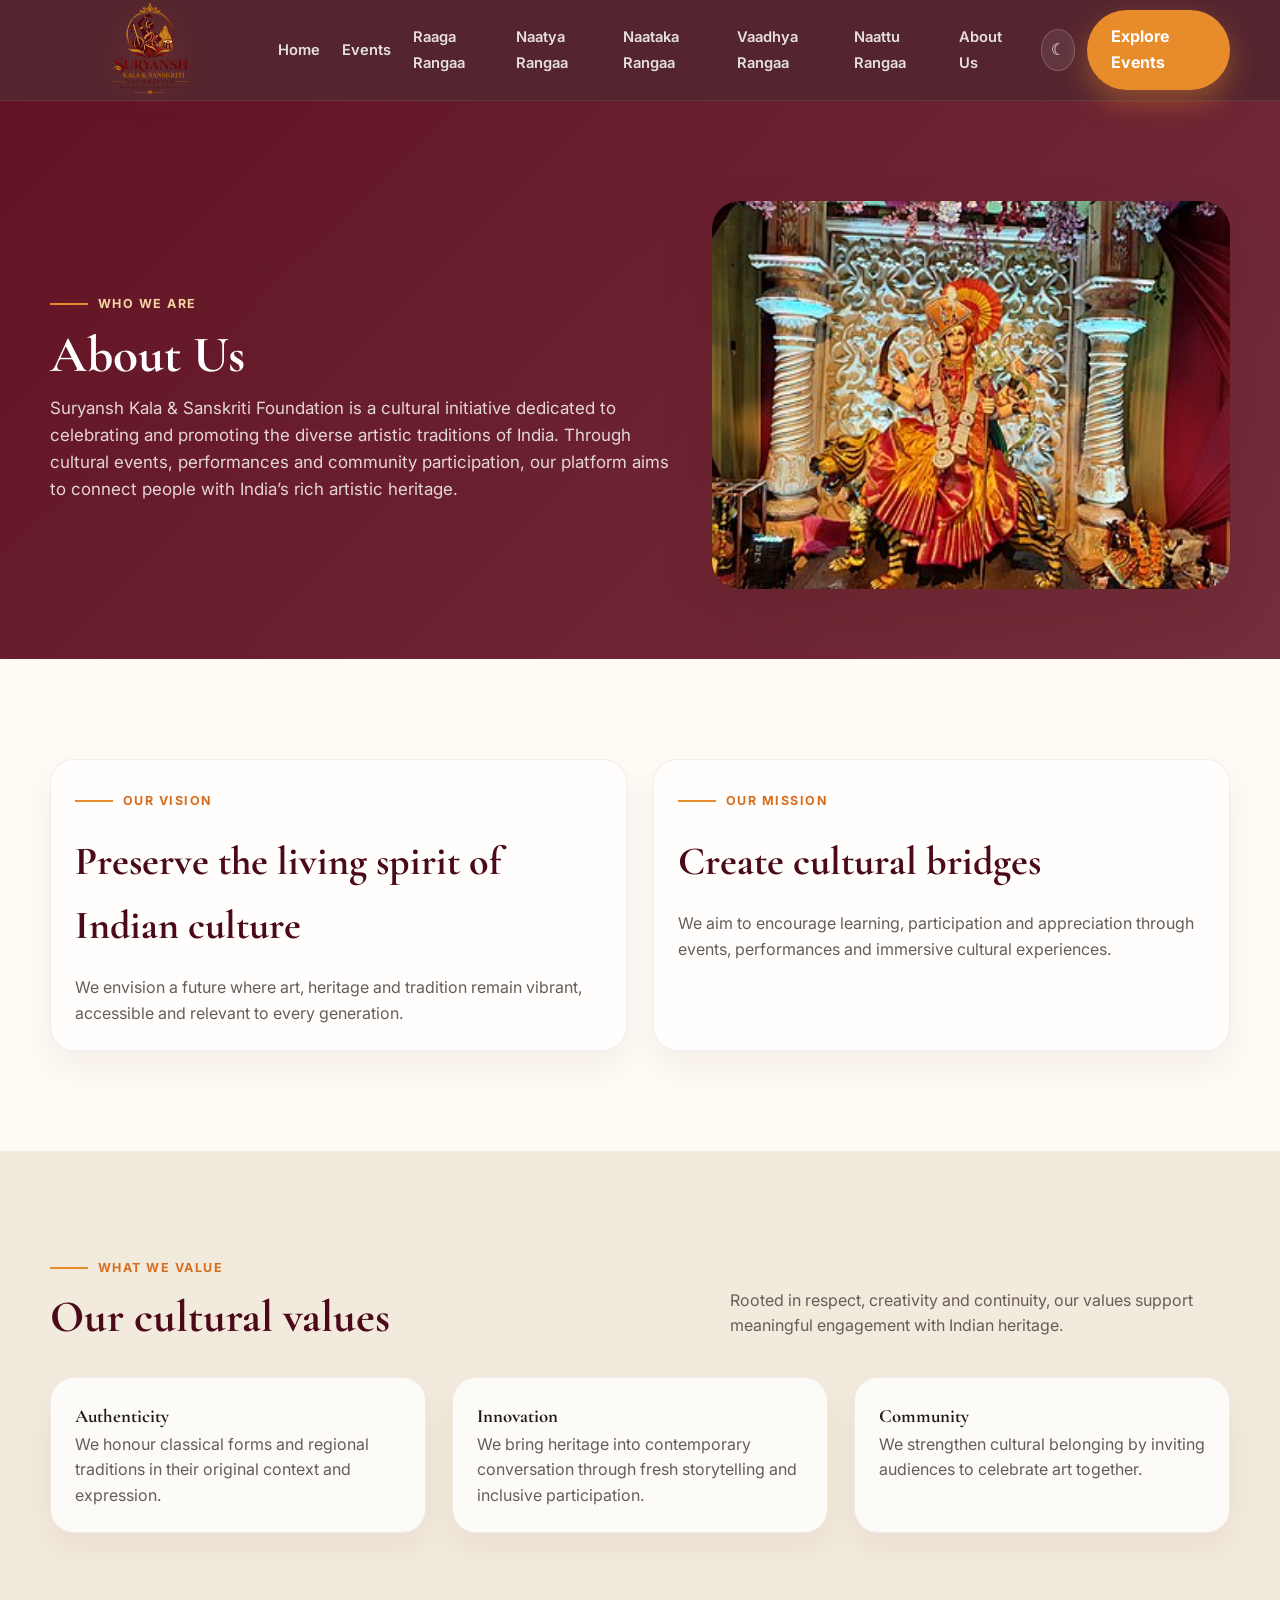
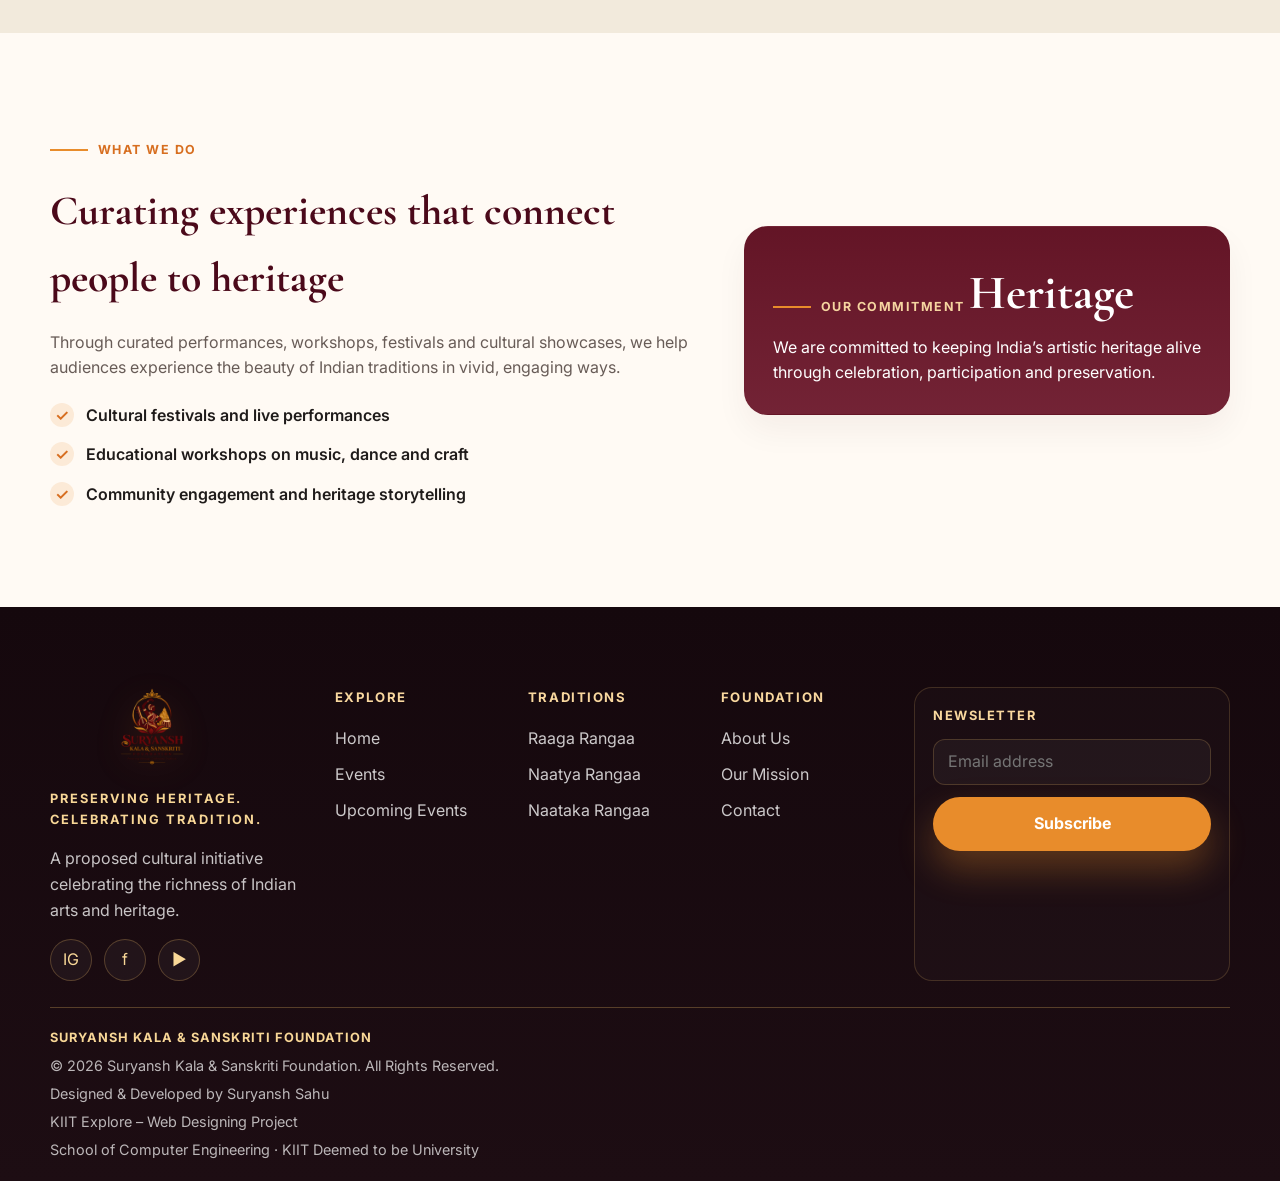
==== about.html @ 57384310 "Initial event management website commit" ====
<!DOCTYPE html>
<html lang="en">
  <head>
    <meta charset="UTF-8" />
    <meta name="viewport" content="width=device-width, initial-scale=1.0" />
    <title>About Us | Suryansh Kala & Sanskriti Foundation</title>
    <meta name="description" content="Learn about the Suryansh Kala and Sanskriti Foundation, a proposed cultural initiative celebrating Indian art and heritage." />
    <link rel="preconnect" href="https://fonts.googleapis.com" />
    <link rel="preconnect" href="https://fonts.gstatic.com" crossorigin />
    <link href="https://fonts.googleapis.com/css2?family=Cormorant+Garamond:wght@500;600;700&family=Inter:wght@400;500;600;700;800&display=swap" rel="stylesheet" />
    <link rel="stylesheet" href="styles.css" />
  </head>
  <body>
    <header class="site-header">
      <div class="container nav-wrap">
        <a class="brand" href="index.html" aria-label="Suryansh Kala and Sanskriti Foundation home">
          <img src="images/suryansh-logo.png" alt="Suryansh Kala and Sanskriti Foundation logo" class="brand-logo" />
        </a>

        <nav aria-label="Main navigation">
          <ul class="nav-links">
            <li><a href="index.html">Home</a></li>
            <li><a href="events.html">Events</a></li>
            <li><a href="raaga-rangaa.html">Raaga Rangaa</a></li>
            <li><a href="naatya-rangaa.html">Naatya Rangaa</a></li>
            <li><a href="naataka-rangaa.html">Naataka Rangaa</a></li>
            <li><a href="vaadhya-rangaa.html">Vaadhya Rangaa</a></li>
            <li><a href="naattu-rangaa.html">Naattu Rangaa</a></li>
            <li><a href="about.html">About Us</a></li>
          </ul>
        </nav>

        <div style="display: flex; align-items: center; gap: 12px;">
          <button class="theme-toggle" aria-label="Toggle theme">☾</button>
          <a class="nav-cta" href="events.html">Explore Events</a>
          <button class="nav-toggle" aria-label="Open menu">☰</button>
        </div>
      </div>
    </header>

    <main>
      <section class="page-hero">
        <div class="container">
          <div>
            <div class="eyebrow" style="color: #f4d4a3;">Who we are</div>
            <h1>About Us</h1>
            <p class="page-intro">
              Suryansh Kala &amp; Sanskriti Foundation is a cultural initiative dedicated to celebrating and promoting the diverse artistic traditions of India.
              Through cultural events, performances and community participation, our platform aims to connect people with India’s rich artistic heritage.
            </p>
          </div>
          <img src="images/festival.jpg" alt="Indian festival celebration" />
        </div>
      </section>

      <section class="section">
        <div class="container">
          <div class="two-col-grid">
            <div class="info-box">
              <div class="eyebrow" style="color: var(--saffron-600);">Our vision</div>
              <h2 class="h2-title">Preserve the living spirit of Indian culture</h2>
              <p>We envision a future where art, heritage and tradition remain vibrant, accessible and relevant to every generation.</p>
            </div>
            <div class="info-box">
              <div class="eyebrow" style="color: var(--saffron-600);">Our mission</div>
              <h2 class="h2-title">Create cultural bridges</h2>
              <p>We aim to encourage learning, participation and appreciation through events, performances and immersive cultural experiences.</p>
            </div>
          </div>
        </div>
      </section>

      <section class="section section-cream">
        <div class="container">
          <div class="section-head">
            <div>
              <div class="eyebrow" style="color: var(--saffron-600);">What we value</div>
              <h2 class="section-title">Our cultural values</h2>
            </div>
            <p>Rooted in respect, creativity and continuity, our values support meaningful engagement with Indian heritage.</p>
          </div>

          <div class="info-grid">
            <div class="info-box">
              <h3>Authenticity</h3>
              <p>We honour classical forms and regional traditions in their original context and expression.</p>
            </div>
            <div class="info-box">
              <h3>Innovation</h3>
              <p>We bring heritage into contemporary conversation through fresh storytelling and inclusive participation.</p>
            </div>
            <div class="info-box">
              <h3>Community</h3>
              <p>We strengthen cultural belonging by inviting audiences to celebrate art together.</p>
            </div>
          </div>
        </div>
      </section>

      <section class="section">
        <div class="container">
          <div class="heritage-layout">
            <div class="heritage-copy">
              <div class="eyebrow" style="color: var(--saffron-600);">What we do</div>
              <h2>Curating experiences that connect people to heritage</h2>
              <p>
                Through curated performances, workshops, festivals and cultural showcases, we help audiences experience the beauty of Indian traditions in vivid, engaging ways.
              </p>
              <ul class="feature-list">
                <li>Cultural festivals and live performances</li>
                <li>Educational workshops on music, dance and craft</li>
                <li>Community engagement and heritage storytelling</li>
              </ul>
            </div>

            <div class="stat-card">
              <div>
                <div class="eyebrow" style="color: #f5d5a0;">Our commitment</div>
                <strong>Heritage</strong>
              </div>
              <p>We are committed to keeping India’s artistic heritage alive through celebration, participation and preservation.</p>
            </div>
          </div>
        </div>
      </section>
    </main>

    <footer class="site-footer">
      <div class="container">
        <div class="footer-top">
          <div class="footer-brand">
            <div class="brand footer-brand-logo-wrap">
              <img src="images/suryansh-logo.png" alt="Suryansh Kala and Sanskriti Foundation logo" class="brand-logo footer-brand-logo" />
            </div>
            <div class="footer-strap">Preserving Heritage. Celebrating Tradition.</div>
            <p class="footer-intro">A proposed cultural initiative celebrating the richness of Indian arts and heritage.</p>
            <div class="social-links" aria-label="Social media links">
              <a href="https://instagram.com" target="_blank" rel="noreferrer" class="social-link" aria-label="Instagram">IG</a>
              <a href="https://facebook.com" target="_blank" rel="noreferrer" class="social-link" aria-label="Facebook">f</a>
              <a href="https://youtube.com" target="_blank" rel="noreferrer" class="social-link" aria-label="YouTube">▶</a>
            </div>
          </div>

          <div class="footer-col">
            <h4>Explore</h4>
            <ul class="footer-list">
              <li><a href="index.html">Home</a></li>
              <li><a href="events.html">Events</a></li>
              <li><a href="events.html">Upcoming Events</a></li>
            </ul>
          </div>

          <div class="footer-col">
            <h4>Traditions</h4>
            <ul class="footer-list">
              <li><a href="raaga-rangaa.html">Raaga Rangaa</a></li>
              <li><a href="naatya-rangaa.html">Naatya Rangaa</a></li>
              <li><a href="naataka-rangaa.html">Naataka Rangaa</a></li>
            </ul>
          </div>

          <div class="footer-col">
            <h4>Foundation</h4>
            <ul class="footer-list">
              <li><a href="about.html">About Us</a></li>
              <li><a href="about.html">Our Mission</a></li>
              <li><a href="event-details.html?id=odissi-mahotsav">Contact</a></li>
            </ul>
          </div>

          <div class="footer-newsletter">
            <h4>Newsletter</h4>
            <form id="footerNewsletterForm" novalidate>
              <input type="email" name="footerEmail" placeholder="Email address" aria-label="Newsletter email" required />
              <button class="btn btn-primary" type="submit">Subscribe</button>
            </form>
          </div>
        </div>

        <div class="footer-bottom">
          <div class="footer-credit">
            <strong>Suryansh Kala &amp; Sanskriti Foundation</strong>
            <p>© 2026 Suryansh Kala &amp; Sanskriti Foundation. All Rights Reserved.</p>
            <p>Designed &amp; Developed by Suryansh Sahu</p>
            <p>KIIT Explore – Web Designing Project</p>
            <p>School of Computer Engineering · KIIT Deemed to be University</p>
          </div>
        </div>
      </div>
    </footer>

    <button class="back-to-top" aria-label="Back to top">↑</button>
    <script src="script.js"></script>
  </body>
</html>
---- styles.css ----
:root {
  --maroon-900: #3d0714;
  --maroon-800: #4b091a;
  --maroon-700: #5e1021;
  --maroon-600: #6d1a2d;
  --saffron-500: #e88c2b;
  --saffron-600: #d76e1f;
  --ivory-100: #fffaf4;
  --ivory-200: #f6efe6;
  --ivory-300: #efe5d3;
  --cream: #f2eadc;
  --text: #1f1b1a;
  --muted: #685c57;
  --white: #ffffff;
  --shadow: 0 22px 54px rgba(62, 21, 14, 0.12);
  --radius: 24px;
}

* {
  margin: 0;
  padding: 0;
  box-sizing: border-box;
}

html {
  scroll-behavior: smooth;
}

body {
  font-family: "Inter", sans-serif;
  background: var(--ivory-100);
  color: var(--text);
  line-height: 1.6;
}

img {
  max-width: 100%;
  display: block;
}

a {
  color: inherit;
  text-decoration: none;
}

button,
input,
select {
  font: inherit;
}

.container {
  width: min(1180px, calc(100% - 32px));
  margin: 0 auto;
}

.site-header {
  position: sticky;
  top: 0;
  z-index: 1000;
  background: rgba(61, 7, 20, 0.88);
  backdrop-filter: blur(10px);
  border-bottom: 1px solid rgba(255, 255, 255, 0.08);
}

.brand {
  display: inline-flex;
  align-items: center;
  justify-content: center;
  min-width: 0;
}

.nav-wrap {
  display: flex;
  align-items: center;
  justify-content: space-between;
  gap: 28px;
  min-height: 92px;
}

.brand {
  display: inline-flex;
  align-items: center;
  gap: 12px;
  color: var(--white);
  font-weight: 700;
  letter-spacing: 0.04em;
  text-transform: uppercase;
}

.brand-logo {
  display: block;
  width: clamp(150px, 18vw, 300px);
  height: auto;
  max-height: 100px;
  object-fit: contain;
  filter: drop-shadow(0 8px 18px rgba(232, 140, 43, 0.18));
}

.brand-mark {
  width: 42px;
  height: 42px;
  display: grid;
  place-items: center;
  border-radius: 50%;
  background: linear-gradient(135deg, var(--saffron-500), #f5bf70);
  color: var(--maroon-900);
  font-family: "Cormorant Garamond", serif;
  font-size: 1.7rem;
  font-weight: 700;
}

.brand-text {
  font-size: 0.82rem;
  line-height: 1.15;
}

.nav-links {
  display: flex;
  align-items: center;
  gap: 22px;
  list-style: none;
}

.nav-links a {
  color: rgba(255, 255, 255, 0.86);
  font-size: 0.92rem;
  font-weight: 600;
  transition: color 0.2s ease;
}

.nav-links a:hover,
.nav-links a:focus-visible {
  color: #ffd9ae;
}

.nav-cta {
  display: inline-flex;
  align-items: center;
  justify-content: center;
  padding: 0.9rem 1.5rem;
  border-radius: 999px;
  background: var(--saffron-500);
  color: var(--white);
  font-weight: 700;
  box-shadow: 0 12px 28px rgba(232, 140, 43, 0.4);
  transition: transform 0.2s ease;
}

.nav-cta:hover,
.nav-cta:focus-visible,
.btn:hover,
.btn:focus-visible {
  transform: translateY(-2px);
}

.nav-toggle {
  display: none;
  width: 42px;
  height: 42px;
  border: 1px solid rgba(255, 255, 255, 0.2);
  background: transparent;
  border-radius: 12px;
  color: var(--white);
  cursor: pointer;
}

.hero {
  position: relative;
  min-height: 720px;
  display: flex;
  align-items: center;
  background-image: linear-gradient(90deg, rgba(22, 5, 12, 0.82) 0%, rgba(26, 6, 15, 0.66) 32%, rgba(26, 6, 15, 0.35) 100%), url("images/folk.jpg");
  background-size: cover;
  background-position: center;
  color: var(--white);
}

.hero-inner {
  display: grid;
  grid-template-columns: 1.2fr 0.8fr;
  align-items: center;
  gap: 36px;
  min-height: 720px;
}

.eyebrow {
  display: inline-flex;
  align-items: center;
  gap: 10px;
  font-size: 0.78rem;
  font-weight: 700;
  letter-spacing: 0.12em;
  text-transform: uppercase;
  color: #f1cf9d;
  margin-bottom: 18px;
}

.eyebrow::before {
  content: "";
  width: 38px;
  height: 2px;
  background: var(--saffron-500);
}

.hero h1,
.page-hero h1,
.section-title,
.hero-card h3,
.card-title,
.info-box h3,
.detail-panel h3,
.registration-card h3 {
  font-family: "Cormorant Garamond", serif;
}

.hero h1 {
  font-size: clamp(3.2rem, 5vw, 6rem);
  line-height: 0.95;
  letter-spacing: -0.03em;
  margin-bottom: 20px;
  max-width: 720px;
}

.hero p {
  max-width: 640px;
  font-size: 1.08rem;
  color: rgba(255, 255, 255, 0.86);
  margin-bottom: 28px;
}

.hero-actions {
  display: flex;
  flex-wrap: wrap;
  gap: 16px;
  margin-bottom: 28px;
}

.btn {
  display: inline-flex;
  align-items: center;
  justify-content: center;
  gap: 10px;
  min-height: 54px;
  padding: 0.9rem 1.6rem;
  border-radius: 999px;
  border: none;
  font-weight: 700;
  transition: transform 0.2s ease, box-shadow 0.2s ease;
  cursor: pointer;
}

.btn-primary {
  background: var(--saffron-500);
  color: var(--white);
  box-shadow: 0 18px 36px rgba(232, 140, 43, 0.32);
}

.btn-secondary {
  background: transparent;
  border: 1px solid rgba(255, 255, 255, 0.3);
  color: var(--white);
}

.hero-metrics {
  display: flex;
  flex-wrap: wrap;
  gap: 24px;
}

.metric {
  min-width: 122px;
}

.metric strong {
  display: block;
  font-size: 2rem;
  font-weight: 800;
  color: #f8d9a5;
}

.metric span {
  color: rgba(255, 255, 255, 0.8);
  font-size: 0.8rem;
  text-transform: uppercase;
  letter-spacing: 0.08em;
}

.hero-card {
  background: rgba(255, 255, 255, 0.12);
  border: 1px solid rgba(255, 255, 255, 0.14);
  box-shadow: var(--shadow);
  border-radius: 28px;
  padding: 22px;
  backdrop-filter: blur(10px);
}

.hero-card .mini-card {
  background: rgba(255, 255, 255, 0.06);
  border: 1px solid rgba(255, 255, 255, 0.14);
  border-radius: 18px;
  overflow: hidden;
}

.hero-card img {
  width: 100%;
  height: 270px;
  object-fit: cover;
}

.hero-card-body {
  padding: 18px 12px 6px;
}

.hero-card h3 {
  font-size: 2.25rem;
  margin: 8px 0 10px;
}

.hero-card p {
  color: rgba(255, 255, 255, 0.8);
  margin: 0;
}

.section {
  padding: 100px 0;
}

.section-cream {
  background: var(--cream);
}

.section-head {
  display: flex;
  align-items: end;
  justify-content: space-between;
  gap: 24px;
  margin-bottom: 38px;
}

.section-title {
  font-size: clamp(2.5rem, 3.5vw, 4rem);
  line-height: 0.95;
  color: var(--maroon-800);
}

.section-head p {
  max-width: 500px;
  color: var(--muted);
}

.event-grid,
.category-grid,
.gallery-grid,
.feature-grid,
.highlights-grid,
.info-grid,
.footer-grid,
.two-col-grid,
.detail-grid {
  display: grid;
  gap: 26px;
}

.event-grid {
  grid-template-columns: repeat(3, minmax(0, 1fr));
}

.event-card,
.feature-card,
.category-card,
.gallery-item,
.info-box,
.detail-card,
.registration-card,
.stat-card {
  background: rgba(255, 255, 255, 0.8);
  border: 1px solid rgba(109, 26, 45, 0.08);
  border-radius: var(--radius);
  overflow: hidden;
  box-shadow: 0 16px 32px rgba(58, 17, 26, 0.05);
}

.event-card img {
  width: 100%;
  height: 220px;
  object-fit: cover;
}

.card-content {
  padding: 22px 22px 18px;
}

.meta-row {
  display: flex;
  flex-wrap: wrap;
  align-items: center;
  gap: 8px 12px;
  color: var(--saffron-600);
  font-size: 0.8rem;
  font-weight: 700;
  letter-spacing: 0.04em;
  text-transform: uppercase;
  margin-bottom: 12px;
}

.card-title {
  font-size: clamp(2rem, 2.3vw, 2.6rem);
  color: var(--maroon-800);
  margin-bottom: 10px;
  line-height: 0.95;
}

.card-content p {
  color: var(--muted);
  margin-bottom: 18px;
}

.card-footer {
  display: flex;
  align-items: center;
  justify-content: space-between;
  gap: 12px;
  border-top: 1px solid rgba(93, 11, 29, 0.08);
  padding-top: 12px;
  color: var(--maroon-800);
  font-weight: 700;
}

.card-footer .small {
  color: var(--muted);
  font-size: 0.78rem;
}

.category-grid {
  grid-template-columns: repeat(5, minmax(0, 1fr));
}

.category-card {
  padding: 20px;
  background: linear-gradient(135deg, #fffaf5 0%, #fff 100%);
}

.category-icon {
  width: 56px;
  height: 56px;
  border-radius: 14px;
  display: grid;
  place-items: center;
  background: rgba(232, 140, 43, 0.12);
  color: var(--maroon-800);
  font-size: 1.6rem;
  margin-bottom: 18px;
}

.category-card h3 {
  margin-bottom: 12px;
  color: var(--maroon-800);
  font-size: 1.3rem;
}

.category-card p {
  color: var(--muted);
  margin-bottom: 16px;
}

.category-card a {
  color: var(--saffron-600);
  font-weight: 700;
}

.feature-grid {
  grid-template-columns: repeat(3, minmax(0, 1fr));
}

.feature-card {
  padding: 0;
}

.feature-card img {
  height: 240px;
  width: 100%;
  object-fit: cover;
}

.feature-card .card-content {
  padding: 24px 22px 18px;
}

.heritage-layout {
  display: grid;
  grid-template-columns: 1.15fr 0.85fr;
  gap: 36px;
  align-items: center;
}

.heritage-copy h2,
.intro-panel h2 {
  font-family: "Cormorant Garamond", serif;
  color: var(--maroon-800);
  font-size: clamp(2.6rem, 3vw, 3.5rem);
  margin-bottom: 18px;
}

.heritage-copy p,
.intro-panel p,
.highlight-list li,
.info-box p,
.detail-card p,
.registration-card p,
.page-intro {
  color: var(--muted);
}

.heritage-copy .feature-list {
  display: grid;
  gap: 14px;
  list-style: none;
  margin-top: 22px;
}

.heritage-copy .feature-list li {
  display: flex;
  align-items: flex-start;
  gap: 12px;
  font-weight: 600;
  color: var(--text);
}

.heritage-copy .feature-list li::before {
  content: "✓";
  width: 24px;
  height: 24px;
  display: inline-grid;
  place-items: center;
  border-radius: 50%;
  background: rgba(232, 140, 43, 0.14);
  color: var(--saffron-600);
  flex-shrink: 0;
}

.stat-card {
  background: linear-gradient(180deg, rgba(93, 11, 29, 0.96), rgba(109, 26, 45, 0.96));
  color: var(--white);
  padding: 28px;
  min-height: 180px;
  display: grid;
  align-content: space-between;
}

.stat-card strong {
  font-size: 3rem;
  font-family: "Cormorant Garamond", serif;
}

.gallery-grid {
  grid-template-columns: repeat(4, minmax(0, 1fr));
}

.gallery-item {
  overflow: hidden;
}

.gallery-item img {
  width: 100%;
  height: 260px;
  object-fit: cover;
}

.newsletter-wrap {
  display: flex;
  align-items: center;
  justify-content: space-between;
  gap: 30px;
  padding: 30px 34px;
  background: linear-gradient(135deg, rgba(93, 11, 29, 0.98), rgba(112, 33, 52, 0.94));
  border-radius: 28px;
  color: var(--white);
}

.newsletter-wrap h3 {
  font-family: "Cormorant Garamond", serif;
  font-size: clamp(2.2rem, 3vw, 3rem);
  margin-bottom: 8px;
}

.newsletter-wrap p {
  color: rgba(255, 255, 255, 0.8);
}

.newsletter-form {
  display: flex;
  flex-wrap: wrap;
  gap: 12px;
  width: min(540px, 100%);
}

.newsletter-form input {
  flex: 1 1 220px;
  border-radius: 999px;
  border: none;
  min-height: 54px;
  padding: 0 18px;
  background: rgba(255, 255, 255, 0.92);
}

.newsletter-form button {
  min-width: 180px;
}

.featured-artist {
  margin-top: 12px;
}

.artist-layout {
  display: grid;
  grid-template-columns: 1.05fr 0.95fr;
  gap: 30px;
  align-items: center;
}

.artist-portrait {
  border-radius: 30px;
  overflow: hidden;
  box-shadow: var(--shadow);
}

.artist-portrait img {
  width: 100%;
  height: 460px;
  object-fit: cover;
}

.artist-copy {
  background: rgba(255, 255, 255, 0.78);
  border: 1px solid rgba(109, 26, 45, 0.08);
  border-radius: 28px;
  padding: 28px;
}

.artist-copy h3 {
  font-family: "Cormorant Garamond", serif;
  font-size: clamp(2.2rem, 3vw, 3.2rem);
  color: var(--maroon-800);
  margin-bottom: 12px;
}

.journey-grid {
  display: grid;
  grid-template-columns: repeat(4, minmax(0, 1fr));
  gap: 22px;
  margin-top: 26px;
}

.journey-card {
  background: rgba(255, 255, 255, 0.8);
  border: 1px solid rgba(109, 26, 45, 0.08);
  border-radius: 22px;
  overflow: hidden;
  box-shadow: 0 16px 32px rgba(58, 17, 26, 0.05);
}

.journey-card img {
  width: 100%;
  height: 220px;
  object-fit: cover;
}

.journey-card .card-content {
  padding: 22px 20px 18px;
}

.site-footer {
  background: linear-gradient(180deg, #15080d 0%, #1d0d13 100%);
  color: rgba(255, 255, 255, 0.82);
  padding: 80px 0 20px;
}

.footer-top {
  display: grid;
  grid-template-columns: 1.4fr 0.9fr 0.9fr 0.9fr 1.1fr;
  gap: 28px;
  padding-bottom: 26px;
  border-bottom: 1px solid rgba(245, 195, 106, 0.28);
}

.footer-brand {
  display: flex;
  flex-direction: column;
  gap: 16px;
  align-items: flex-start;
}

.footer-brand-logo-wrap {
  display: inline-flex;
  align-items: center;
  justify-content: flex-start;
  width: 100%;
}

.footer-brand .brand {
  margin-bottom: 4px;
}

.footer-brand-logo {
  width: clamp(140px, 16vw, 250px);
  max-height: 82px;
  margin-left: 0;
}

.footer-strap {
  color: #f8d797;
  font-size: 0.8rem;
  font-weight: 700;
  letter-spacing: 0.15em;
  text-transform: uppercase;
}

.footer-intro {
  color: rgba(255, 255, 255, 0.76);
}

.social-links {
  display: flex;
  gap: 12px;
  flex-wrap: wrap;
}

.social-link {
  width: 42px;
  height: 42px;
  border-radius: 50%;
  display: inline-flex;
  align-items: center;
  justify-content: center;
  background: rgba(255, 255, 255, 0.04);
  border: 1px solid rgba(245, 195, 106, 0.25);
  color: #f8d797;
  transition: transform 0.2s ease, background 0.2s ease;
}

.social-link:hover,
.social-link:focus-visible {
  background: rgba(232, 140, 43, 0.08);
  transform: translateY(-2px);
}

.footer-col h4 {
  margin-bottom: 18px;
  color: #f9d89f;
  font-size: 0.82rem;
  letter-spacing: 0.12em;
  text-transform: uppercase;
}

.footer-list {
  list-style: none;
  display: grid;
  gap: 10px;
}

.footer-list a {
  color: rgba(255, 255, 255, 0.78);
  transition: color 0.2s ease, padding-left 0.2s ease;
}

.footer-list a:hover,
.footer-list a:focus-visible {
  color: #ffd98d;
  padding-left: 4px;
}

.footer-newsletter {
  background: rgba(255, 255, 255, 0.02);
  border: 1px solid rgba(245, 195, 106, 0.18);
  border-radius: 18px;
  padding: 18px;
}

.footer-newsletter h4 {
  margin-bottom: 12px;
  color: #f9d89f;
  letter-spacing: 0.12em;
  text-transform: uppercase;
  font-size: 0.8rem;
}

.footer-newsletter form {
  display: flex;
  flex-direction: column;
  gap: 12px;
}

.footer-newsletter input {
  min-height: 46px;
  border-radius: 12px;
  border: 1px solid rgba(245, 195, 106, 0.2);
  background: rgba(255, 255, 255, 0.04);
  color: var(--white);
  padding: 0 14px;
}

.footer-newsletter button {
  min-height: 46px;
}

.footer-bottom {
  padding-top: 20px;
  display: flex;
  align-items: center;
  justify-content: space-between;
  gap: 16px;
  flex-wrap: wrap;
  font-size: 0.9rem;
  color: rgba(255, 255, 255, 0.7);
}

.footer-credit {
  display: grid;
  gap: 5px;
  text-align: left;
}

.footer-credit strong {
  display: block;
  color: #f8d797;
  letter-spacing: 0.08em;
  text-transform: uppercase;
  font-size: 0.8rem;
}

.footer-credit p {
  max-width: 760px;
  color: rgba(255, 255, 255, 0.7);
}

.muted {
  color: var(--muted);
}

.page-hero {
  padding: 100px 0 70px;
  background: linear-gradient(135deg, rgba(93, 11, 29, 0.97), rgba(110, 38, 52, 0.96));
  color: var(--white);
}

.page-hero .container {
  display: grid;
  grid-template-columns: 1.1fr 0.9fr;
  gap: 28px;
  align-items: center;
}

.page-hero img {
  border-radius: 28px;
  max-height: 420px;
  object-fit: cover;
  width: 100%;
  box-shadow: var(--shadow);
}

.page-hero h1 {
  font-size: clamp(3rem, 4vw, 5rem);
  line-height: 0.92;
  margin-bottom: 16px;
}

.page-intro {
  color: rgba(255, 255, 255, 0.82);
  font-size: 1.06rem;
}

.h2-title {
  font-family: "Cormorant Garamond", serif;
  color: var(--maroon-800);
  font-size: clamp(2.5rem, 3vw, 3.4rem);
  margin-bottom: 18px;
}

.two-col-grid {
  grid-template-columns: repeat(2, minmax(0, 1fr));
}

.info-grid {
  grid-template-columns: repeat(3, minmax(0, 1fr));
}

.info-box,
.detail-card,
.registration-card {
  padding: 24px;
}

.highlight-list {
  list-style: none;
  display: grid;
  gap: 12px;
  margin-top: 18px;
}

.highlight-list li {
  position: relative;
  padding-left: 26px;
}

.highlight-list li::before {
  content: "•";
  position: absolute;
  left: 0;
  color: var(--saffron-600);
  font-size: 1.6rem;
  line-height: 1;
}

.filters {
  display: flex;
  flex-wrap: wrap;
  gap: 12px;
  margin: 28px 0 32px;
}

.filter-btn {
  min-height: 46px;
  padding: 0.7rem 1.2rem;
  border-radius: 999px;
  border: 1px solid rgba(93, 11, 29, 0.12);
  background: var(--white);
  color: var(--maroon-800);
  font-weight: 700;
  cursor: pointer;
}

.filter-btn.active {
  background: var(--maroon-800);
  color: var(--white);
  border-color: var(--maroon-800);
}

.search-box {
  display: flex;
  align-items: center;
  gap: 12px;
  background: var(--white);
  border: 1px solid rgba(93, 11, 29, 0.12);
  border-radius: 999px;
  padding: 0 16px;
  min-height: 54px;
  margin-top: 18px;
}

.search-box input {
  border: none;
  width: 100%;
  background: transparent;
  outline: none;
}

.search-box span {
  color: var(--muted);
  font-size: 1.3rem;
}

.detail-grid {
  grid-template-columns: 1.1fr 0.9fr;
  gap: 26px;
  margin-top: 32px;
}

.detail-card img {
  width: 100%;
  height: 360px;
  object-fit: cover;
  border-radius: 22px;
  margin-bottom: 20px;
}

.detail-meta {
  display: flex;
  flex-wrap: wrap;
  gap: 12px;
  margin-bottom: 18px;
}

.detail-meta span {
  display: inline-flex;
  align-items: center;
  gap: 8px;
  background: rgba(232, 140, 43, 0.12);
  color: var(--maroon-800);
  border-radius: 999px;
  padding: 8px 12px;
  font-size: 0.8rem;
  font-weight: 700;
}

.registration-card {
  background: linear-gradient(180deg, #fffdfb 0%, #fffaf5 100%);
}

.form-row {
  display: grid;
  gap: 18px;
}

.field {
  display: grid;
  gap: 8px;
}

.field label {
  font-weight: 600;
  color: var(--maroon-800);
}

.field input,
.field select {
  width: 100%;
  min-height: 52px;
  border-radius: 14px;
  border: 1px solid rgba(93, 11, 29, 0.15);
  background: rgba(255, 255, 255, 0.9);
  padding: 0 14px;
  outline: none;
}

.field input:focus,
.field select:focus {
  border-color: rgba(232, 140, 43, 0.8);
  box-shadow: 0 0 0 4px rgba(232, 140, 43, 0.12);
}

.form-status {
  min-height: 24px;
  font-size: 0.94rem;
  font-weight: 600;
  margin-top: 12px;
  color: var(--saffron-600);
}

.form-status.success {
  color: #0f7a39;
}

.form-status.error {
  color: #b4262b;
}

.back-to-top {
  position: fixed;
  right: 22px;
  bottom: 22px;
  z-index: 1200;
  width: 52px;
  height: 52px;
  border-radius: 50%;
  border: none;
  background: linear-gradient(135deg, var(--saffron-500), var(--saffron-600));
  color: var(--white);
  font-size: 1.5rem;
  box-shadow: var(--shadow);
  cursor: pointer;
  opacity: 0;
  visibility: hidden;
  transform: translateY(12px);
  transition: all 0.2s ease;
}

.back-to-top.visible {
  opacity: 1;
  visibility: visible;
  transform: translateY(0);
}

.page-hero .meta-row {
  margin-top: 20px;
  margin-bottom: 0;
}

body.dark-mode {
  --ivory-100: #181412;
  --ivory-200: #221b19;
  --ivory-300: #2a211f;
  --cream: #1b1514;
  --text: #f5eee8;
  --muted: #d1c2b8;
  --white: #2a201d;
  --shadow: 0 22px 54px rgba(0, 0, 0, 0.3);
}

body.dark-mode .event-card,
body.dark-mode .feature-card,
body.dark-mode .category-card,
body.dark-mode .gallery-item,
body.dark-mode .info-box,
body.dark-mode .detail-card,
body.dark-mode .registration-card,
body.dark-mode .stat-card {
  background: rgba(35, 25, 24, 0.88);
  border-color: rgba(255, 255, 255, 0.04);
}

body.dark-mode .newsletter-wrap {
  background: linear-gradient(135deg, rgba(60, 16, 27, 0.96), rgba(90, 27, 33, 0.96));
}

.theme-toggle {
  display: inline-flex;
  align-items: center;
  justify-content: center;
  width: 42px;
  height: 42px;
  border-radius: 50%;
  border: 1px solid rgba(255, 255, 255, 0.2);
  background: rgba(255, 255, 255, 0.08);
  color: var(--white);
  cursor: pointer;
}

@media (max-width: 980px) {
  .nav-toggle {
    display: inline-grid;
    place-items: center;
  }

  .nav-links {
    position: absolute;
    top: calc(100% + 8px);
    left: 16px;
    right: 16px;
    display: none;
    flex-direction: column;
    align-items: flex-start;
    background: rgba(61, 7, 20, 0.98);
    border: 1px solid rgba(255, 255, 255, 0.08);
    border-radius: 18px;
    padding: 18px 16px;
  }

  .nav-open .nav-links {
    display: flex;
  }

  .hero-inner,
  .heritage-layout,
  .page-hero .container,
  .detail-grid,
  .two-col-grid,
  .footer-grid {
    grid-template-columns: 1fr;
  }

  .event-grid {
    grid-template-columns: repeat(2, minmax(0, 1fr));
  }

  .category-grid,
  .feature-grid,
  .gallery-grid,
  .info-grid {
    grid-template-columns: repeat(2, minmax(0, 1fr));
  }

  .newsletter-wrap {
    flex-direction: column;
    align-items: flex-start;
  }
}

@media (max-width: 640px) {
  .event-grid,
  .category-grid,
  .feature-grid,
  .gallery-grid,
  .info-grid {
    grid-template-columns: 1fr;
  }

  .nav-wrap {
    min-height: 72px;
  }

  .brand-text {
    display: none;
  }

  .hero {
    min-height: 680px;
  }

  .hero h1 {
    font-size: 3rem;
  }

  .hero-actions {
    flex-direction: column;
    align-items: stretch;
  }

  .btn,
  .newsletter-form button {
    width: 100%;
  }

  .section {
    padding: 78px 0;
  }
}
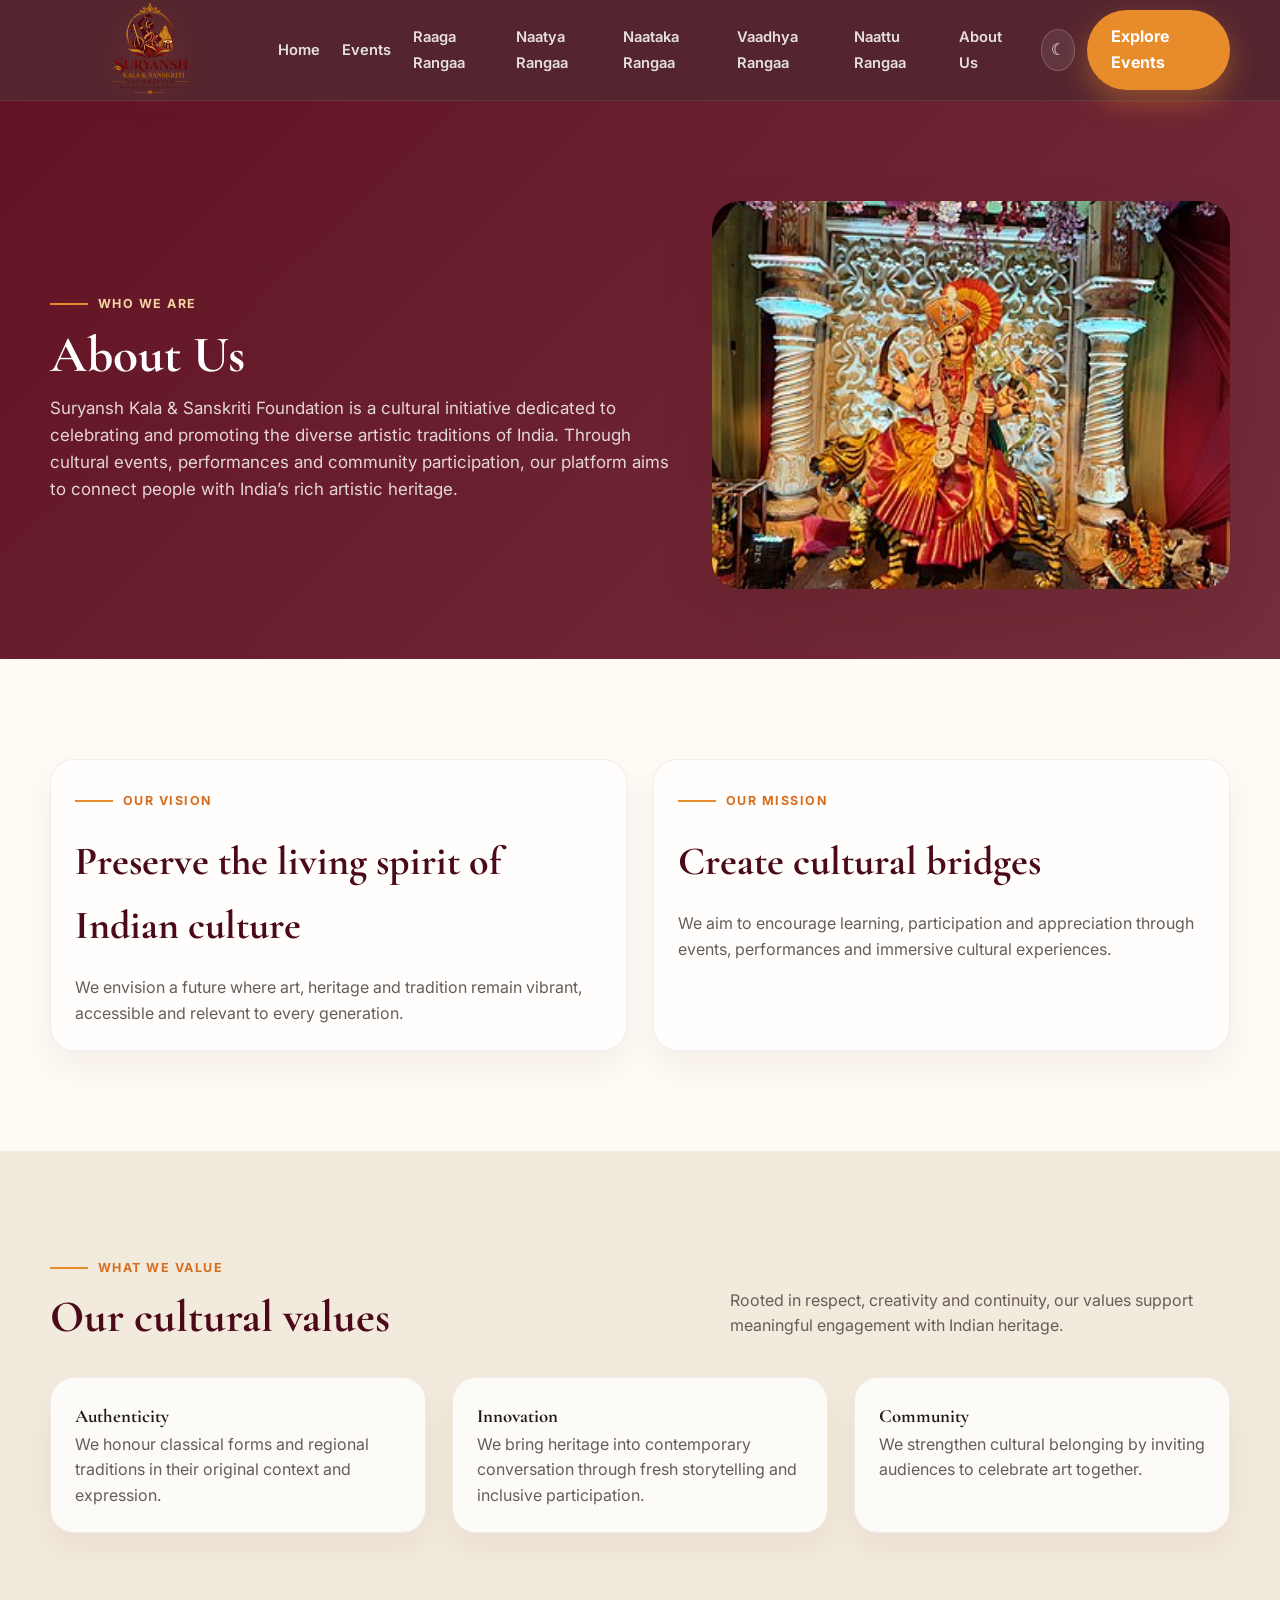
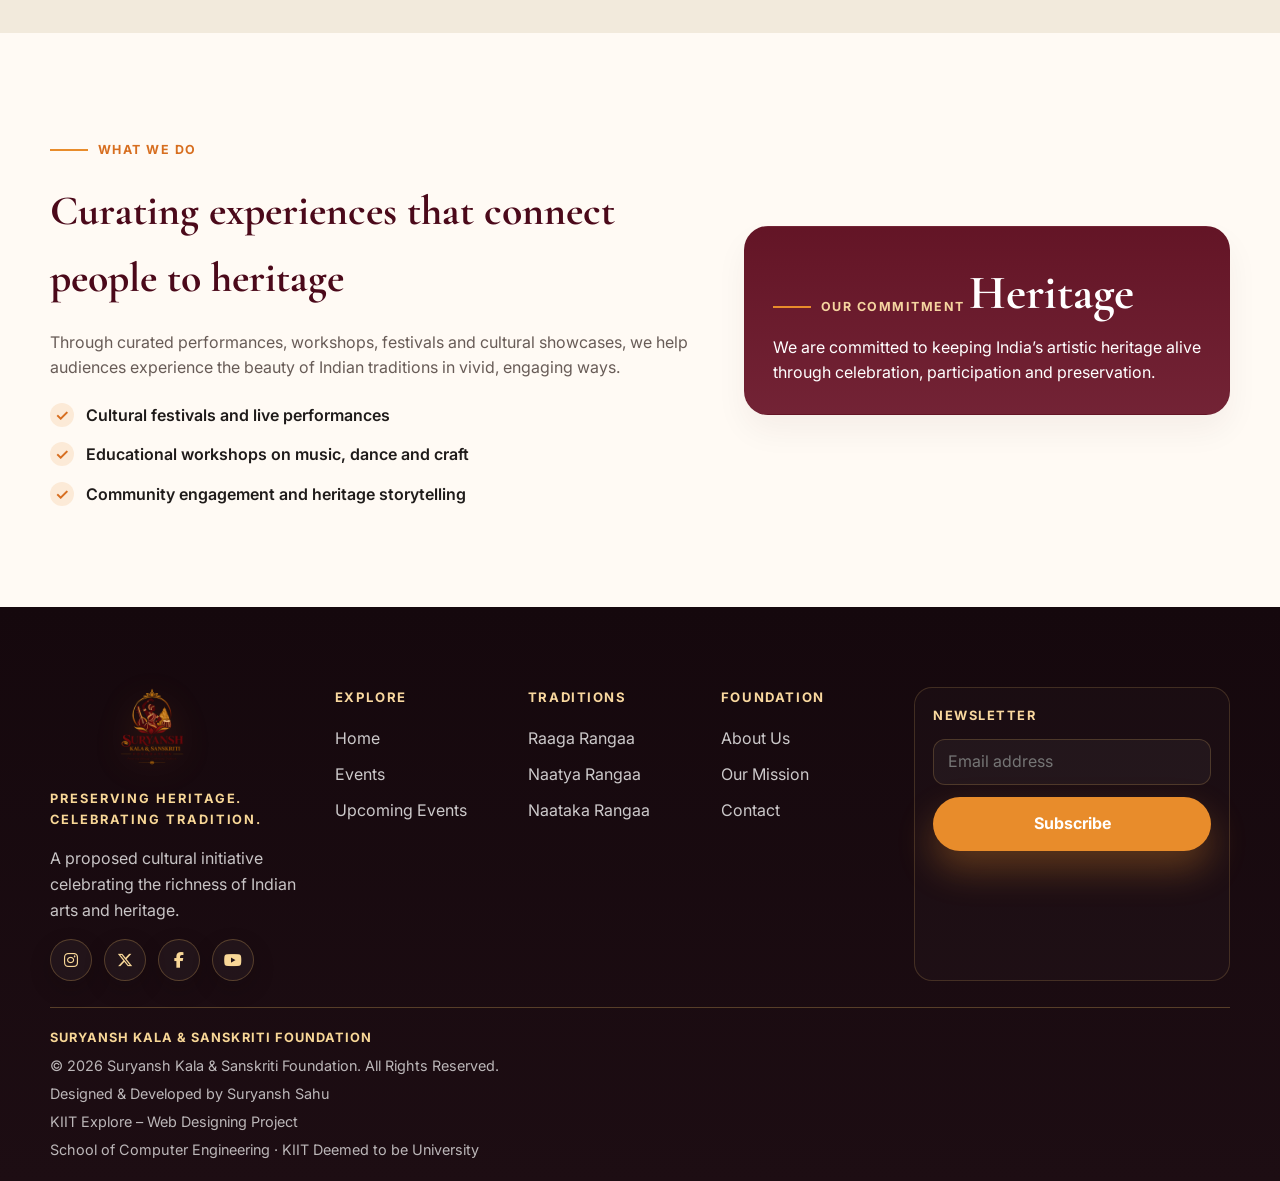
==== commit 9aab2974: "Add autoplay video hero and branded social icons" ====
--- a/about.html
+++ b/about.html
@@ -9,6 +9,7 @@
     <link rel="preconnect" href="https://fonts.gstatic.com" crossorigin />
     <link href="https://fonts.googleapis.com/css2?family=Cormorant+Garamond:wght@500;600;700&family=Inter:wght@400;500;600;700;800&display=swap" rel="stylesheet" />
     <link rel="stylesheet" href="styles.css" />
+    <link rel="stylesheet" href="https://cdnjs.cloudflare.com/ajax/libs/font-awesome/6.5.2/css/all.min.css" crossorigin="anonymous" referrerpolicy="no-referrer" />
   </head>
   <body>
     <header class="site-header">
@@ -135,9 +136,10 @@
             <div class="footer-strap">Preserving Heritage. Celebrating Tradition.</div>
             <p class="footer-intro">A proposed cultural initiative celebrating the richness of Indian arts and heritage.</p>
             <div class="social-links" aria-label="Social media links">
-              <a href="https://instagram.com" target="_blank" rel="noreferrer" class="social-link" aria-label="Instagram">IG</a>
-              <a href="https://facebook.com" target="_blank" rel="noreferrer" class="social-link" aria-label="Facebook">f</a>
-              <a href="https://youtube.com" target="_blank" rel="noreferrer" class="social-link" aria-label="YouTube">▶</a>
+              <a href="https://instagram.com" target="_blank" rel="noreferrer" class="social-link" aria-label="Instagram"><i class="fa-brands fa-instagram"></i></a>
+              <a href="https://twitter.com" target="_blank" rel="noreferrer" class="social-link" aria-label="Twitter"><i class="fa-brands fa-x-twitter"></i></a>
+              <a href="https://facebook.com" target="_blank" rel="noreferrer" class="social-link" aria-label="Facebook"><i class="fa-brands fa-facebook-f"></i></a>
+              <a href="https://youtube.com" target="_blank" rel="noreferrer" class="social-link" aria-label="YouTube"><i class="fa-brands fa-youtube"></i></a>
             </div>
           </div>
 
--- a/styles.css
+++ b/styles.css
@@ -170,13 +170,43 @@
   min-height: 720px;
   display: flex;
   align-items: center;
-  background-image: linear-gradient(90deg, rgba(22, 5, 12, 0.82) 0%, rgba(26, 6, 15, 0.66) 32%, rgba(26, 6, 15, 0.35) 100%), url("images/folk.jpg");
-  background-size: cover;
-  background-position: center;
   color: var(--white);
+  overflow: hidden;
+  background: linear-gradient(90deg, rgba(22, 5, 12, 0.82) 0%, rgba(26, 6, 15, 0.7) 36%, rgba(26, 6, 15, 0.42) 100%);
+}
+
+.hero-video-wrap {
+  position: absolute;
+  inset: 0;
+  width: 100%;
+  height: 100%;
+  z-index: 0;
+}
+
+.hero-video {
+  position: absolute;
+  inset: -10% 0 0;
+  width: 100%;
+  height: 120%;
+  border: 0;
+  pointer-events: none;
+  opacity: 0.42;
+  filter: saturate(1.2) contrast(1.06) brightness(0.45);
+  transform: scale(1.12);
+  z-index: 0;
+}
+
+.hero::before {
+  content: "";
+  position: absolute;
+  inset: 0;
+  background: linear-gradient(90deg, rgba(22, 5, 12, 0.82) 0%, rgba(26, 6, 15, 0.7) 32%, rgba(26, 6, 15, 0.38) 100%);
+  z-index: 1;
 }
 
 .hero-inner {
+  position: relative;
+  z-index: 2;
   display: grid;
   grid-template-columns: 1.2fr 0.8fr;
   align-items: center;
@@ -736,13 +766,24 @@
   background: rgba(255, 255, 255, 0.04);
   border: 1px solid rgba(245, 195, 106, 0.25);
   color: #f8d797;
-  transition: transform 0.2s ease, background 0.2s ease;
+  font-size: 1rem;
+  transition: transform 0.2s ease, background 0.2s ease, box-shadow 0.2s ease;
+  box-shadow: 0 8px 22px rgba(16, 12, 10, 0.2);
+}
+
+.social-link i {
+  display: inline-flex;
+  align-items: center;
+  justify-content: center;
+  width: 100%;
+  height: 100%;
 }
 
 .social-link:hover,
 .social-link:focus-visible {
-  background: rgba(232, 140, 43, 0.08);
+  background: rgba(232, 140, 43, 0.12);
   transform: translateY(-2px);
+  box-shadow: 0 10px 24px rgba(232, 140, 43, 0.18);
 }
 
 .footer-col h4 {
